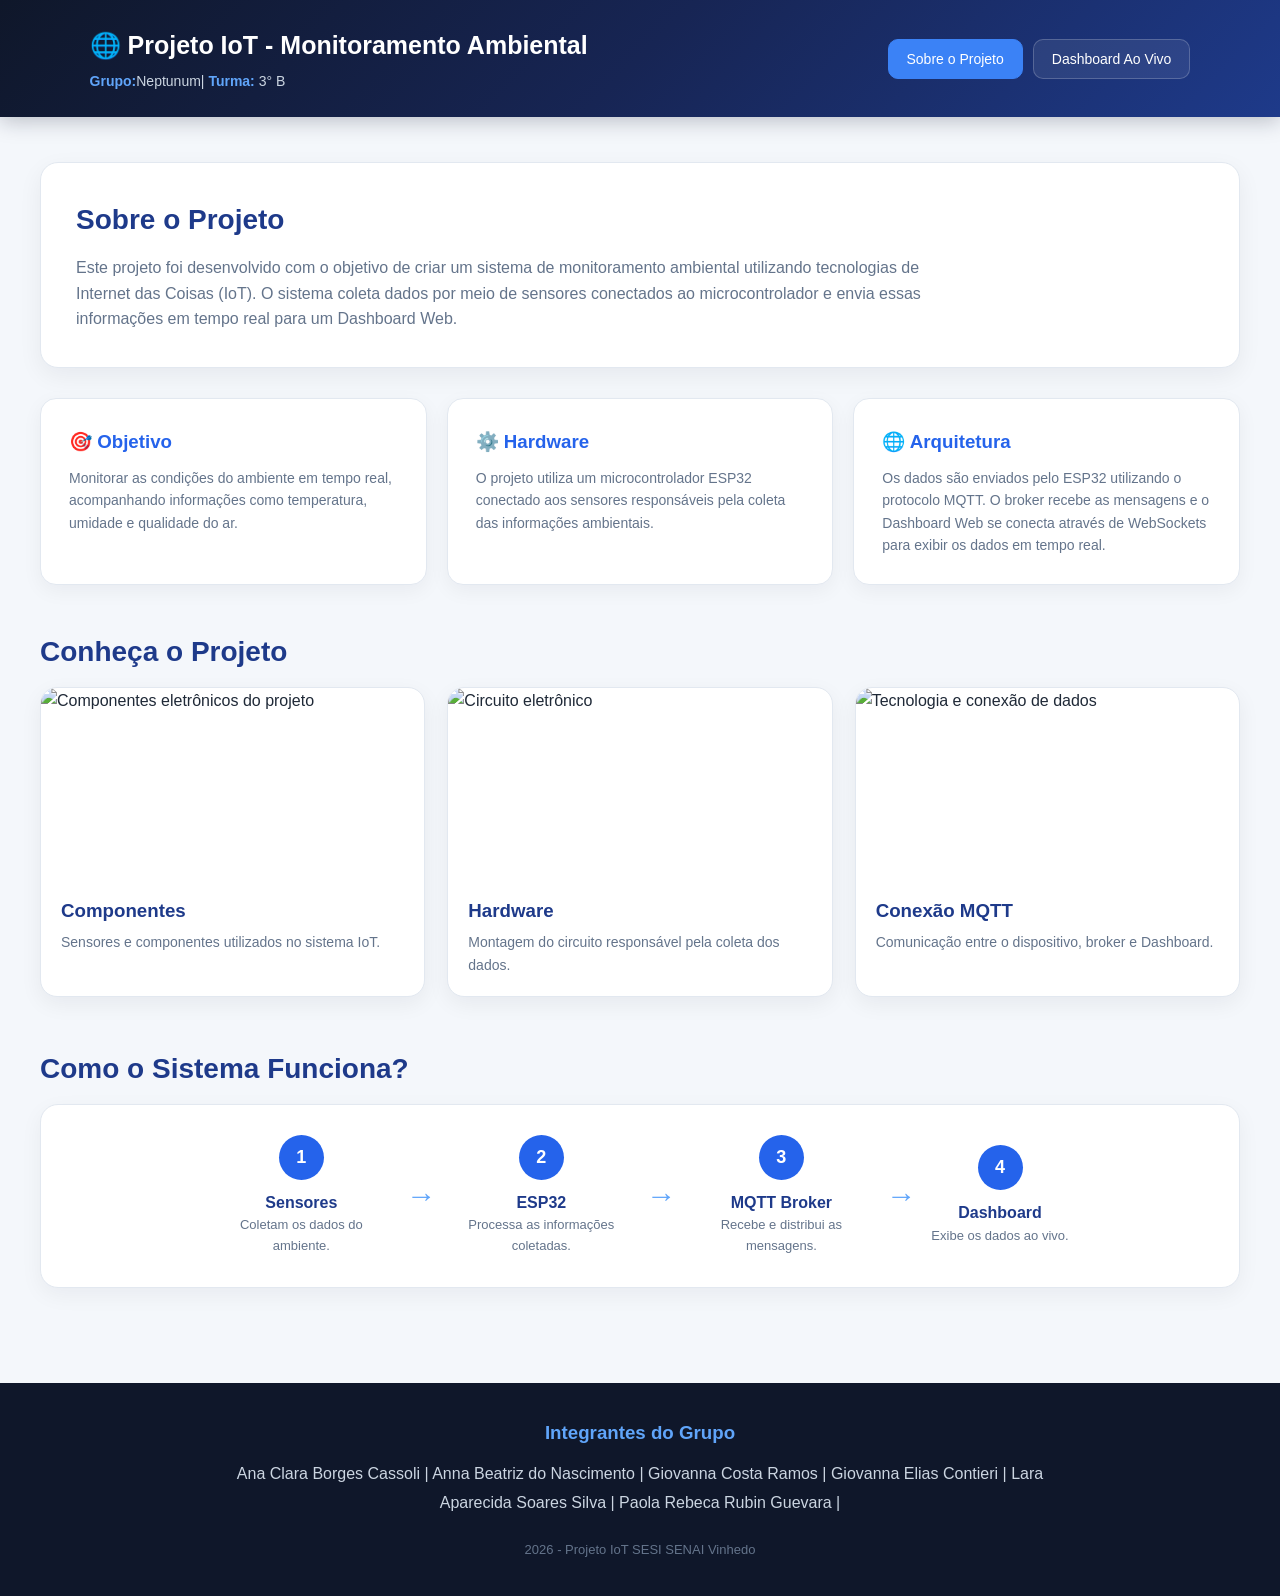
==== web/index.html @ a3ad1990 "Merge branch 'main' of https://github.com/anacassoli/IoT" ====
<!DOCTYPE html>

<html lang="pt-BR">
<head>
    <meta charset="UTF-8">
    <meta name="viewport" content="width=device-width, initial-scale=1.0">

    <title>Dashboard IoT | SESI SENAI</title>

    <link rel="stylesheet" href="index.css">

    <!-- Paho MQTT -->
   <script src="https://cdnjs.cloudflare.com/ajax/libs/paho-mqtt/1.0.1/mqttws31.min.js"></script>
</head>

<body>

<!-- CABEÇALHO -->
<header class="header">
    <div class="header-info">
        <h1>🌐 Projeto IoT - Monitoramento Ambiental</h1>
        <p><strong>Grupo:</strong>Neptunum| <strong>Turma:</strong> 3° B</p>
    </div>

    <nav class="menu">
        <button class="nav-button active" id="btn-sobre">
            Sobre o Projeto
        </button>

        <button class="nav-button" id="btn-dashboard">
            Dashboard Ao Vivo
        </button>
    </nav>
</header>


<main>
    <section id="sobre" class="pagina ativa">

        <section class="apresentacao">
            <h2>Sobre o Projeto</h2>

            <p>
                Este projeto foi desenvolvido com o objetivo de criar um
                sistema de monitoramento ambiental utilizando tecnologias
                de Internet das Coisas (IoT). O sistema coleta dados por
                meio de sensores conectados ao microcontrolador e envia
                essas informações em tempo real para um Dashboard Web.
            </p>
        </section>


        <section class="cards-sobre">

            <article class="card-sobre">
                <h3>🎯 Objetivo</h3>

                <p>
                    Monitorar as condições do ambiente em tempo real,
                    acompanhando informações como temperatura, umidade e
                    qualidade do ar.
                </p>
            </article>


            <article class="card-sobre">
                <h3>⚙️ Hardware</h3>

                <p>
                    O projeto utiliza um microcontrolador ESP32 conectado
                    aos sensores responsáveis pela coleta das informações
                    ambientais.
                </p>
            </article>


            <article class="card-sobre">
                <h3>🌐 Arquitetura</h3>

                <p>
                    Os dados são enviados pelo ESP32 utilizando o protocolo
                    MQTT. O broker recebe as mensagens e o Dashboard Web
                    se conecta através de WebSockets para exibir os dados
                    em tempo real.
                </p>
            </article>

        </section>


        <section class="galeria">

            <h2>Conheça o Projeto</h2>

            <div class="imagens-projeto">

                <article class="imagem-card">
                    <img
                        src="https://upload.wikimedia.org/wikipedia/commons/e/ea/Componentes.JPG?utm_source=pt.wikipedia.org&utm_campaign=index&utm_content=original=10"
                        alt="Componentes eletrônicos do projeto"
                    >

                    <h3>Componentes</h3>
                    <p>
                        Sensores e componentes utilizados no sistema IoT.
                    </p>
                </article>


                <article class="imagem-card">
                    <img
                        src="https://encrypted-tbn0.gstatic.com/images?q=tbn:ANd9GcSqHUXSkiRLk1AakVedm8H1utIhvSmFDZgMwrLAmb1E-eg3C9eMaqaWuiUC&s=10"
                        alt="Circuito eletrônico"
                    >

                    <h3>Hardware</h3>
                    <p>
                        Montagem do circuito responsável pela coleta dos dados.
                    </p>
                </article>


                <article class="imagem-card">
                    <img
                        src="https://www.hitecnologia.com.br/wp-content/uploads/2021/03/Protocolo-MQTT.jpg"
                        alt="Tecnologia e conexão de dados"
                    >

                    <h3>Conexão MQTT</h3>
                    <p>
                        Comunicação entre o dispositivo, broker e Dashboard.
                    </p>
                </article>

            </div>

        </section>


        <section class="arquitetura">
            <h2>Como o Sistema Funciona?</h2>

            <div class="fluxo">

                <div class="fluxo-item">
                    <span>1</span>
                    <h3>Sensores</h3>
                    <p>Coletam os dados do ambiente.</p>
                </div>

                <div class="seta">→</div>

                <div class="fluxo-item">
                    <span>2</span>
                    <h3>ESP32</h3>
                    <p>Processa as informações coletadas.</p>
                </div>

                <div class="seta">→</div>

                <div class="fluxo-item">
                    <span>3</span>
                    <h3>MQTT Broker</h3>
                    <p>Recebe e distribui as mensagens.</p>
                </div>

                <div class="seta">→</div>

                <div class="fluxo-item">
                    <span>4</span>
                    <h3>Dashboard</h3>
                    <p>Exibe os dados ao vivo.</p>
                </div>

            </div>

        </section>

    </section>


    <section id="dashboard" class="pagina">

        <section class="dashboard-topo">

            <div>
                <h2>Dashboard Ao Vivo</h2>
                <p>
                    Acompanhe os dados enviados pelo dispositivo em tempo real.
                </p>
            </div>


            <div class="status-container">
                <span class="status-label">Status MQTT:</span>

                <div id="status-conexao" class="status desconectado">
                    <span class="bolinha"></span>
                    Desconectado
                </div>
            </div>

        </section>


        <section class="dashboard-cards">

            <!-- TEMPERATURA -->
            <article class="card-dado temperatura">

                <div class="icone">🌡️</div>

                <h3>Temperatura</h3>

                <div class="valor">
                    <span id="temperatura">--</span>
                    <small>°C</small>
                </div>

                <p>Temperatura atual do ambiente</p>

            </article>


            <!-- UMIDADE -->
            <article class="card-dado umidade">

                <div class="icone">💧</div>

                <h3>Umidade</h3>

                <div class="valor">
                    <span id="umidade">--</span>
                    <small>%</small>
                </div>

                <p>Umidade atual do ambiente</p>

            </article>


            <!-- QUALIDADE DO AR -->
            <article class="card-dado ar">

                <div class="icone">💨</div>

                <h3>Qualidade do Ar</h3>

                <div class="valor">
                    <span id="qualidade-ar">--</span>
                </div>

                <p id="descricao-ar">
                    Aguardando dados do sensor
                </p>

            </article>

        </section>


        <section class="senha-section">

            <h3>🔐 Configuração do Grupo</h3>

            <p>
                Digite a senha fornecida pelo professor para o seu grupo.
                A senha será salva no navegador utilizando localStorage.
            </p>

            <div class="senha-container">

                <input
                    type="password"
                    id="senha-grupo"
                    placeholder="Digite a senha do grupo"
                >

                <button id="salvar-senha">
                    Salvar Senha
                </button>

            </div>

            <p id="mensagem-senha"></p>

        </section>


        <section class="ultima-atualizacao">

            <p>
                Última atualização:
                <strong id="ultima-atualizacao">Aguardando dados...</strong>
            </p>

        </section>


        <!-- BANNER -->
        <div class="banner-iot">
            Projeto IOT SESI SENAI Vinhedo Grupo Neptunum
        </div>

    </section>

</main>


<!-- RODAPÉ -->
<footer class="footer">

    <h3>Integrantes do Grupo</h3>

    <p>
        Ana Clara Borges Cassoli |
        Anna Beatriz do Nascimento |
        Giovanna Costa Ramos |
        Giovanna Elias Contieri |
        Lara Aparecida Soares Silva |
        Paola Rebeca Rubin Guevara |
    </p>

    <p class="copyright">
    2026 - Projeto IoT SESI SENAI Vinhedo
    </p>

</footer>


<!-- JavaScript -->
<!-- JavaScript -->
<script src="https://cdnjs.cloudflare.com/ajax/libs/paho-mqtt/1.0.1/mqttws31.min.js"></script>
<script src="index.js"></script>

</body>
</html>
---- web/index.css ----
/* ================================
   RESET
================================ */

* {
    margin: 0;
    padding: 0;
    box-sizing: border-box;
}

body {
    font-family: "Segoe UI", Arial, sans-serif;
    background: #f4f7fb;
    color: #1f2937;
    line-height: 1.6;
}

/* ================================
   CABEÇALHO
================================ */

.header {
    background: linear-gradient(135deg, #0f172a, #172554, #1e3a8a);
    color: white;
    padding: 25px 7%;
    display: flex;
    align-items: center;
    justify-content: space-between;
    gap: 30px;
    box-shadow: 0 4px 20px rgba(15, 23, 42, 0.25);
}

.header-info h1 {
    font-size: 25px;
    margin-bottom: 5px;
}

.header-info p {
    color: #cbd5e1;
    font-size: 14px;
}

.header-info strong {
    color: #60a5fa;
}

.menu {
    display: flex;
    gap: 10px;
}

.nav-button {
    border: 1px solid rgba(255,255,255,0.2);
    background: rgba(255,255,255,0.08);
    color: white;
    padding: 11px 18px;
    border-radius: 10px;
    cursor: pointer;
    font-size: 14px;
    transition: 0.3s;
}

.nav-button:hover {
    background: rgba(255,255,255,0.18);
    transform: translateY(-2px);
}

.nav-button.active {
    background: #3b82f6;
    border-color: #3b82f6;
}

/* ================================
   PÁGINAS
================================ */

.pagina {
    display: none;
    max-width: 1250px;
    margin: auto;
    padding: 45px 25px;
}

.pagina.ativa {
    display: block;
}

/* ================================
   APRESENTAÇÃO
================================ */

.apresentacao {
    background: white;
    padding: 35px;
    border-radius: 18px;
    margin-bottom: 30px;
    border: 1px solid #e2e8f0;
    box-shadow: 0 8px 25px rgba(15, 23, 42, 0.06);
}

.apresentacao h2,
.galeria h2,
.arquitetura h2 {
    color: #1e3a8a;
    font-size: 28px;
    margin-bottom: 12px;
}

.apresentacao p {
    color: #64748b;
    max-width: 900px;
}

/* ================================
   CARDS SOBRE
================================ */

.cards-sobre {
    display: grid;
    grid-template-columns: repeat(3, 1fr);
    gap: 20px;
    margin-bottom: 45px;
}

.card-sobre {
    background: white;
    padding: 28px;
    border-radius: 16px;
    border: 1px solid #e2e8f0;
    transition: 0.3s;
    box-shadow: 0 6px 20px rgba(15, 23, 42, 0.05);
}

.card-sobre:hover {
    transform: translateY(-6px);
    box-shadow: 0 12px 30px rgba(30, 58, 138, 0.12);
}

.card-sobre h3 {
    color: #2563eb;
    margin-bottom: 10px;
}

.card-sobre p {
    color: #64748b;
    font-size: 14px;
}

/* ================================
   GALERIA
================================ */

.galeria {
    margin-bottom: 50px;
}

.imagens-projeto {
    display: grid;
    grid-template-columns: repeat(3, 1fr);
    gap: 22px;
}

.imagem-card {
    background: white;
    border-radius: 17px;
    overflow: hidden;
    border: 1px solid #e2e8f0;
    box-shadow: 0 7px 22px rgba(15, 23, 42, 0.06);
    transition: 0.3s;
}

.imagem-card:hover {
    transform: translateY(-5px);
}

.imagem-card img {
    width: 100%;
    height: 190px;
    object-fit: cover;
    display: block;
}

.imagem-card h3 {
    color: #1e3a8a;
    padding: 18px 20px 5px;
}

.imagem-card p {
    color: #64748b;
    padding: 0 20px 20px;
    font-size: 14px;
}

/* ================================
   FLUXO
================================ */

.arquitetura {
    margin-bottom: 30px;
}

.fluxo {
    background: white;
    border: 1px solid #e2e8f0;
    border-radius: 18px;
    padding: 30px;
    display: flex;
    align-items: center;
    justify-content: center;
    gap: 15px;
    box-shadow: 0 7px 22px rgba(15, 23, 42, 0.05);
}

.fluxo-item {
    text-align: center;
    max-width: 180px;
}

.fluxo-item span {
    width: 45px;
    height: 45px;
    display: flex;
    align-items: center;
    justify-content: center;
    margin: auto auto 10px;
    border-radius: 50%;
    background: #2563eb;
    color: white;
    font-weight: bold;
    font-size: 18px;
}

.fluxo-item h3 {
    color: #1e3a8a;
    font-size: 16px;
}

.fluxo-item p {
    color: #64748b;
    font-size: 13px;
}

.seta {
    font-size: 30px;
    color: #60a5fa;
    font-weight: bold;
}

/* ================================
   DASHBOARD
================================ */

.dashboard-topo {
    background: white;
    padding: 30px;
    border-radius: 18px;
    border: 1px solid #e2e8f0;
    display: flex;
    justify-content: space-between;
    align-items: center;
    margin-bottom: 25px;
    box-shadow: 0 7px 22px rgba(15, 23, 42, 0.05);
}

.dashboard-topo h2 {
    color: #1e3a8a;
    font-size: 28px;
}

.dashboard-topo p {
    color: #64748b;
}

.status-container {
    text-align: right;
}

.status-label {
    display: block;
    color: #64748b;
    font-size: 12px;
    margin-bottom: 5px;
}

.status {
    display: inline-flex;
    align-items: center;
    gap: 8px;
    padding: 8px 13px;
    border-radius: 20px;
    font-size: 13px;
    font-weight: 600;
}

.status.desconectado {
    background: #fee2e2;
    color: #b91c1c;
}

.status.conectado {
    background: #dcfce7;
    color: #15803d;
}

.bolinha {
    width: 9px;
    height: 9px;
    border-radius: 50%;
    background: currentColor;
}

/* ================================
   CARDS DOS DADOS
================================ */

.dashboard-cards {
    display: grid;
    grid-template-columns: repeat(3, 1fr);
    gap: 22px;
    margin-bottom: 30px;
}

.card-dado {
    background: white;
    padding: 30px;
    border-radius: 18px;
    border: 1px solid #e2e8f0;
    box-shadow: 0 8px 25px rgba(15, 23, 42, 0.06);
    transition: 0.3s;
    position: relative;
    overflow: hidden;
}

.card-dado::before {
    content: "";
    position: absolute;
    left: 0;
    top: 0;
    width: 100%;
    height: 4px;
    background: #3b82f6;
}

.card-dado:hover {
    transform: translateY(-5px);
    box-shadow: 0 14px 30px rgba(15, 23, 42, 0.1);
}

.card-dado .icone {
    font-size: 35px;
    margin-bottom: 10px;
}

.card-dado h3 {
    color: #334155;
    font-size: 17px;
}

.valor {
    margin: 10px 0;
    font-size: 42px;
    font-weight: 700;
    color: #1e3a8a;
}

.valor small {
    font-size: 18px;
    color: #64748b;
}

.card-dado p {
    color: #94a3b8;
    font-size: 13px;
}

/* ================================
   CORES DOS CARDS
================================ */

.temperatura::before {
    background: #f97316;
}

.temperatura .valor {
    color: #ea580c;
}

.umidade::before {
    background: #06b6d4;
}

.umidade .valor {
    color: #0891b2;
}

.ar::before {
    background: #22c55e;
}

.ar .valor {
    color: #16a34a;
}

/* ================================
   SENHA
================================ */

.senha-section {
    background: white;
    padding: 28px;
    border-radius: 18px;
    border: 1px solid #e2e8f0;
    box-shadow: 0 7px 22px rgba(15, 23, 42, 0.05);
    margin-bottom: 20px;
}

.senha-section h3 {
    color: #1e3a8a;
    margin-bottom: 8px;
}

.senha-section p {
    color: #64748b;
    font-size: 14px;
}

.senha-container {
    display: flex;
    gap: 10px;
    margin-top: 18px;
}

.senha-container input {
    flex: 1;
    padding: 13px 15px;
    border: 1px solid #cbd5e1;
    border-radius: 10px;
    outline: none;
    font-size: 14px;
    transition: 0.3s;
}

.senha-container input:focus {
    border-color: #3b82f6;
    box-shadow: 0 0 0 3px rgba(59, 130, 246, 0.1);
}

.senha-container button {
    border: none;
    background: #2563eb;
    color: white;
    padding: 13px 22px;
    border-radius: 10px;
    cursor: pointer;
    font-weight: 600;
    transition: 0.3s;
}

.senha-container button:hover {
    background: #1d4ed8;
    transform: translateY(-2px);
}

#mensagem-senha {
    margin-top: 10px;
    font-weight: 600;
}

/* ================================
   ÚLTIMA ATUALIZAÇÃO
================================ */

.ultima-atualizacao {
    background: #eff6ff;
    border: 1px solid #bfdbfe;
    padding: 15px 20px;
    border-radius: 12px;
    color: #1e40af;
    margin-bottom: 25px;
}

/* ================================
   BANNER
================================ */

.banner-iot {
    background: linear-gradient(135deg, #1e3a8a, #2563eb);
    color: white;
    padding: 25px;
    border-radius: 16px;
    text-align: center;
    font-weight: 600;
    letter-spacing: 0.5px;
    box-shadow: 0 8px 25px rgba(37, 99, 235, 0.2);
}

/* ================================
   RODAPÉ
================================ */

.footer {
    background: #0f172a;
    color: white;
    text-align: center;
    padding: 35px 20px;
    margin-top: 20px;
}

.footer h3 {
    color: #60a5fa;
    margin-bottom: 12px;
}

.footer p {
    color: #cbd5e1;
    max-width: 850px;
    margin: auto;
    line-height: 1.8;
}

.footer .copyright {
    margin-top: 20px;
    color: #64748b;
    font-size: 13px;
}

/* ================================
   RESPONSIVIDADE
================================ */

@media (max-width: 900px) {

    .header {
        flex-direction: column;
        text-align: center;
    }

    .cards-sobre,
    .imagens-projeto,
    .dashboard-cards {
        grid-template-columns: 1fr;
    }

    .fluxo {
        flex-direction: column;
    }

    .seta {
        transform: rotate(90deg);
    }

    .dashboard-topo {
        flex-direction: column;
        align-items: flex-start;
        gap: 20px;
    }

    .status-container {
        text-align: left;
    }
}

@media (max-width: 600px) {

    .header {
        padding: 20px 15px;
    }

    .header-info h1 {
        font-size: 20px;
    }

    .menu {
        width: 100%;
        flex-direction: column;
    }

    .nav-button {
        width: 100%;
    }

    .pagina {
        padding: 25px 15px;
    }

    .apresentacao,
    .card-sobre,
    .card-dado,
    .senha-section {
        padding: 22px;
    }

    .senha-container {
        flex-direction: column;
    }

    .senha-container button {
        width: 100%;
    }

    .valor {
        font-size: 35px;
    }
}
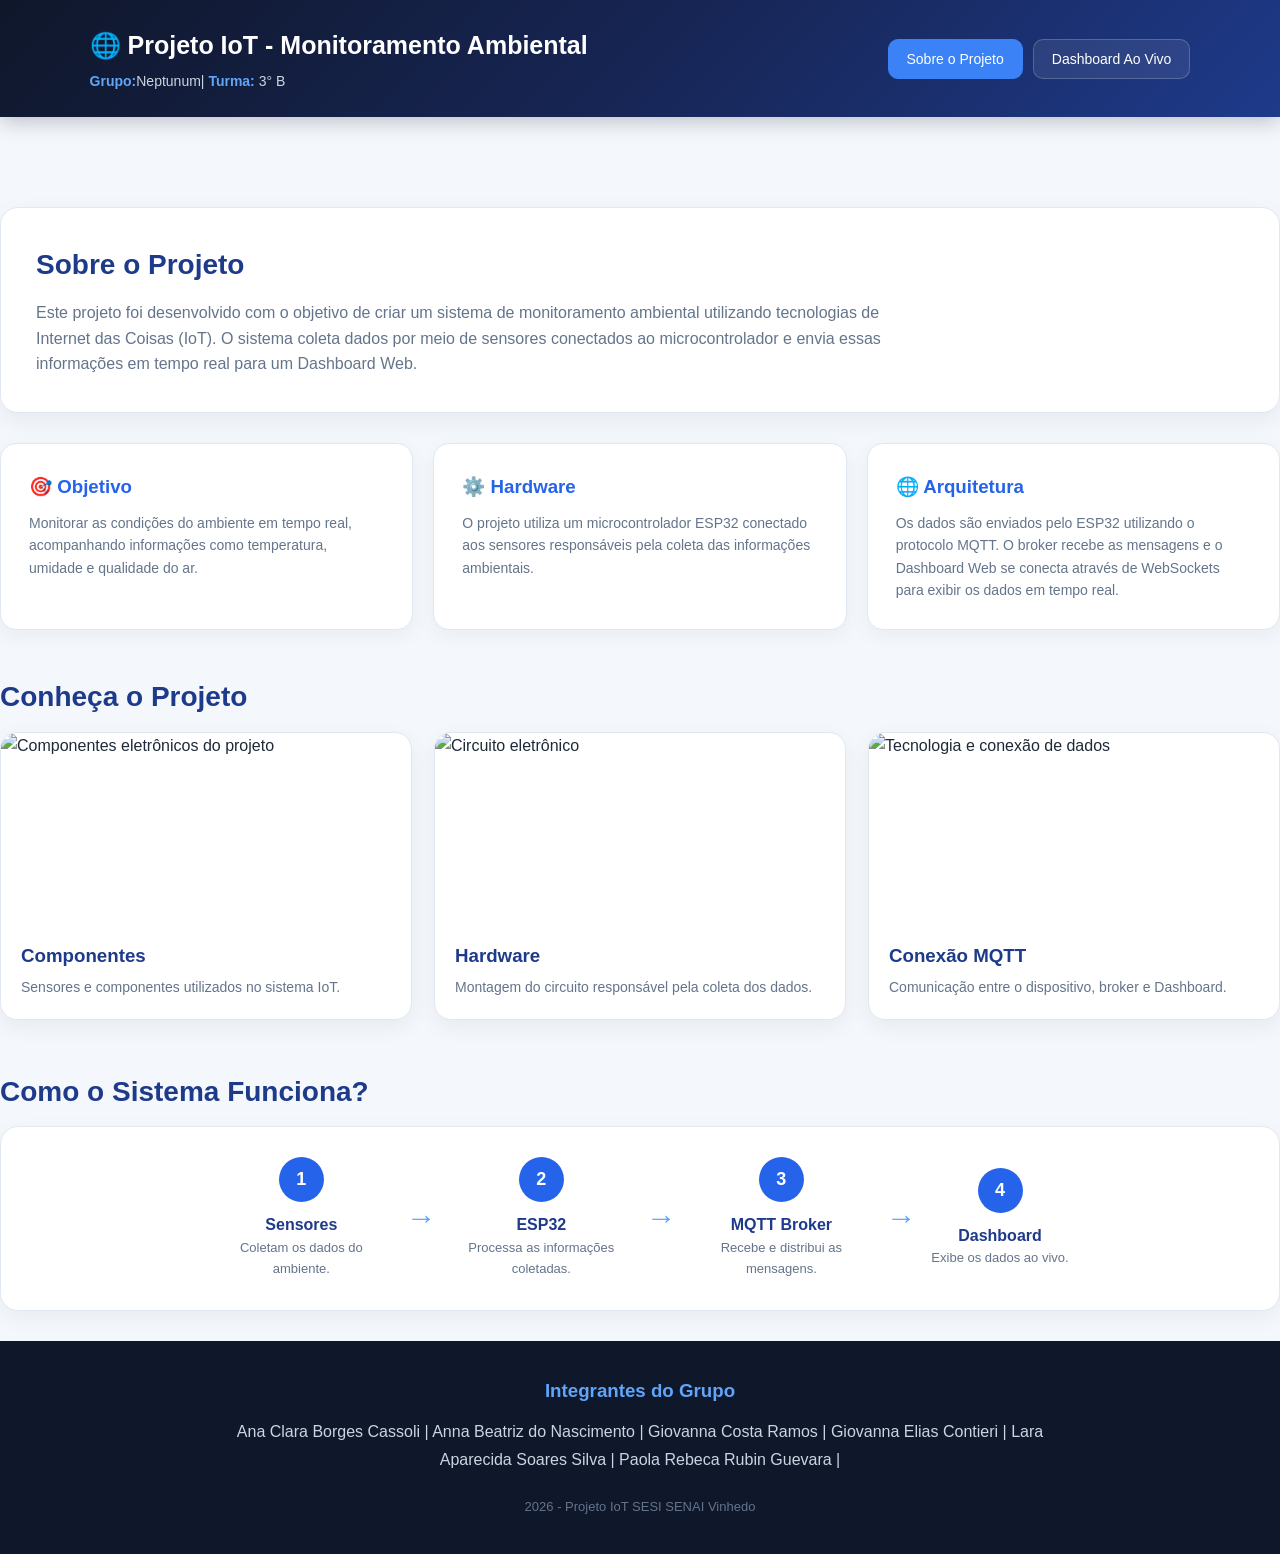
==== commit c2364aca: "aninha" ====
--- a/web/index.html
+++ b/web/index.html
@@ -36,6 +36,8 @@
 
 <main>
     <section id="sobre" class="pagina ativa">
+        
+    </section>
 
         <section class="apresentacao">
             <h2>Sobre o Projeto</h2>
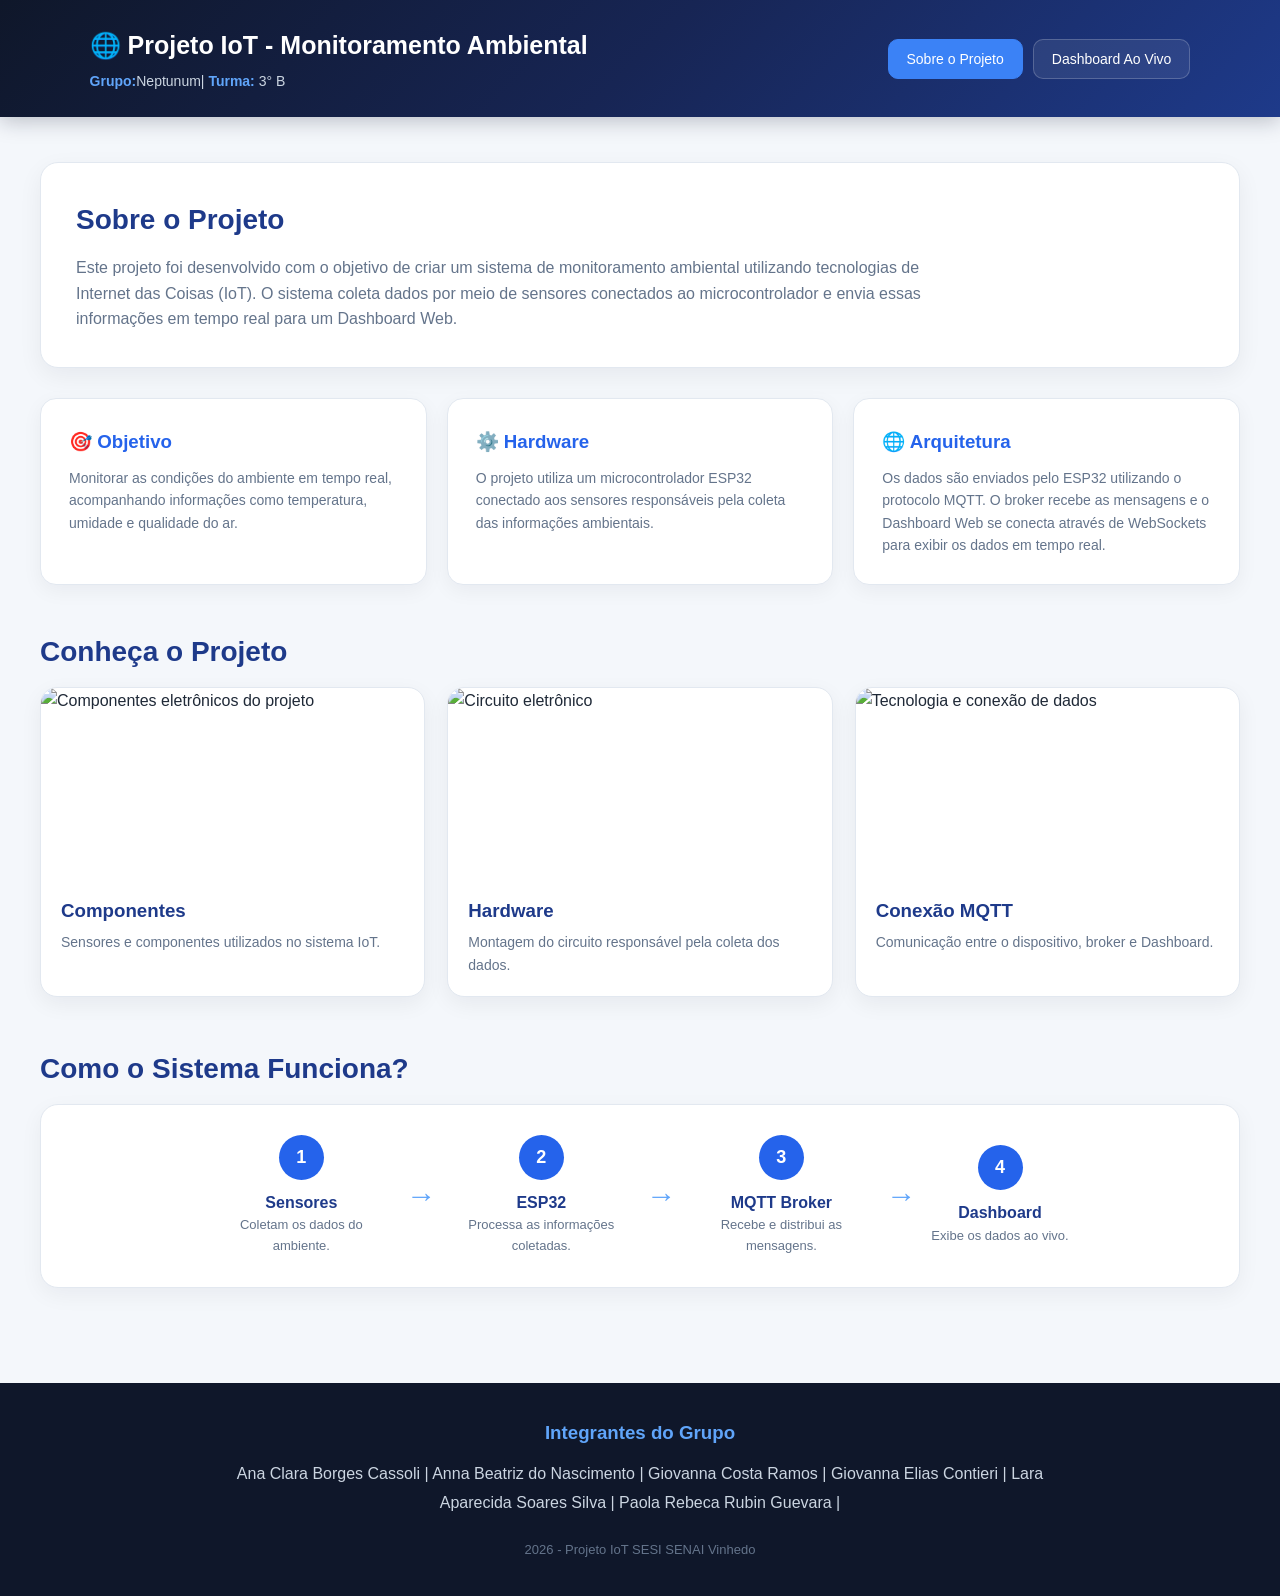
==== commit 377f896c: "index" ====
--- a/web/index.html
+++ b/web/index.html
@@ -37,7 +37,6 @@
 <main>
     <section id="sobre" class="pagina ativa">
         
-    </section>
 
         <section class="apresentacao">
             <h2>Sobre o Projeto</h2>
@@ -331,7 +330,6 @@
 
 
 <!-- JavaScript -->
-<!-- JavaScript -->
 <script src="https://cdnjs.cloudflare.com/ajax/libs/paho-mqtt/1.0.1/mqttws31.min.js"></script>
 <script src="index.js"></script>
 
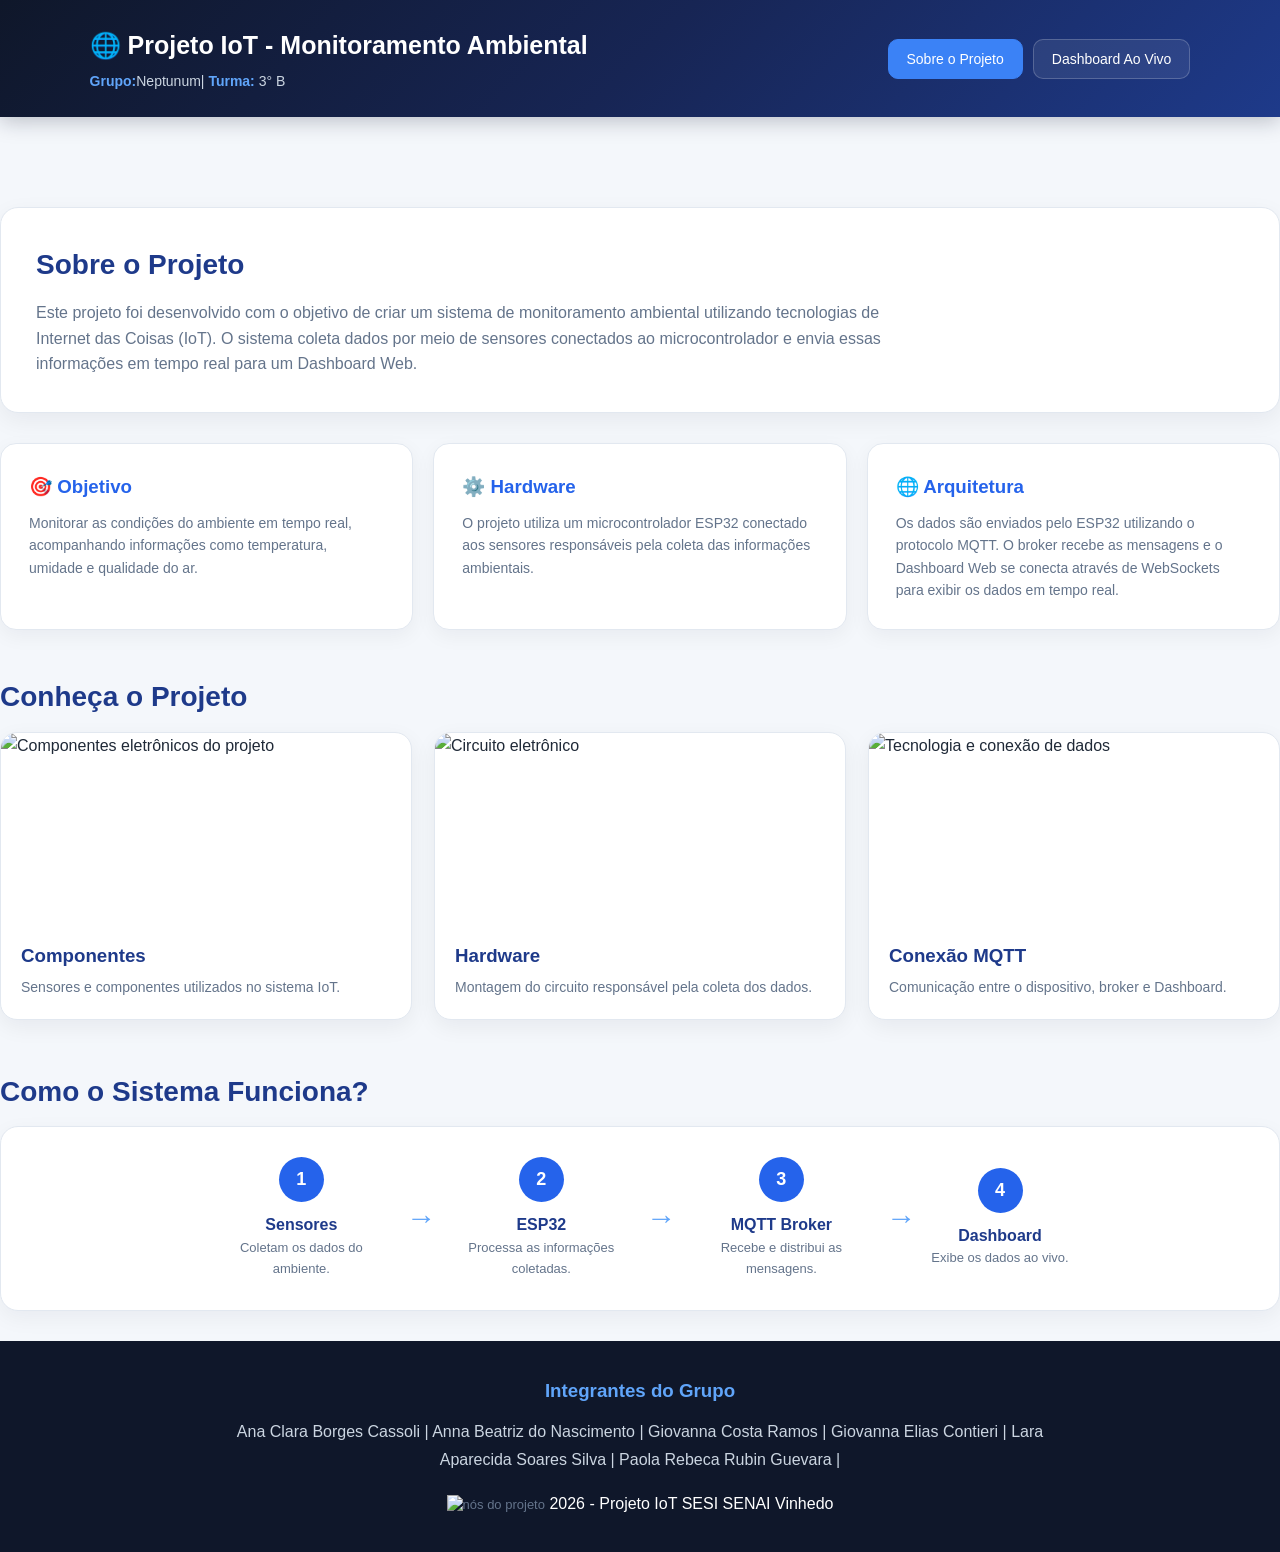
==== commit 5ec07df0: "anninha" ====
--- a/web/index.html
+++ b/web/index.html
@@ -36,7 +36,8 @@
 
 <main>
     <section id="sobre" class="pagina ativa">
-        
+
+    </section>
 
         <section class="apresentacao">
             <h2>Sobre o Projeto</h2>
@@ -321,6 +322,9 @@
         Lara Aparecida Soares Silva |
         Paola Rebeca Rubin Guevara |
     </p>
+     <img
+ src="blob:https://web.whatsapp.com/edd78bbd-5d9c-4a42-b69b-b4646a3b11ab"
+  alt="nós do projeto"
 
     <p class="copyright">
     2026 - Projeto IoT SESI SENAI Vinhedo
@@ -330,6 +334,7 @@
 
 
 <!-- JavaScript -->
+<!-- JavaScript -->
 <script src="https://cdnjs.cloudflare.com/ajax/libs/paho-mqtt/1.0.1/mqttws31.min.js"></script>
 <script src="index.js"></script>
 
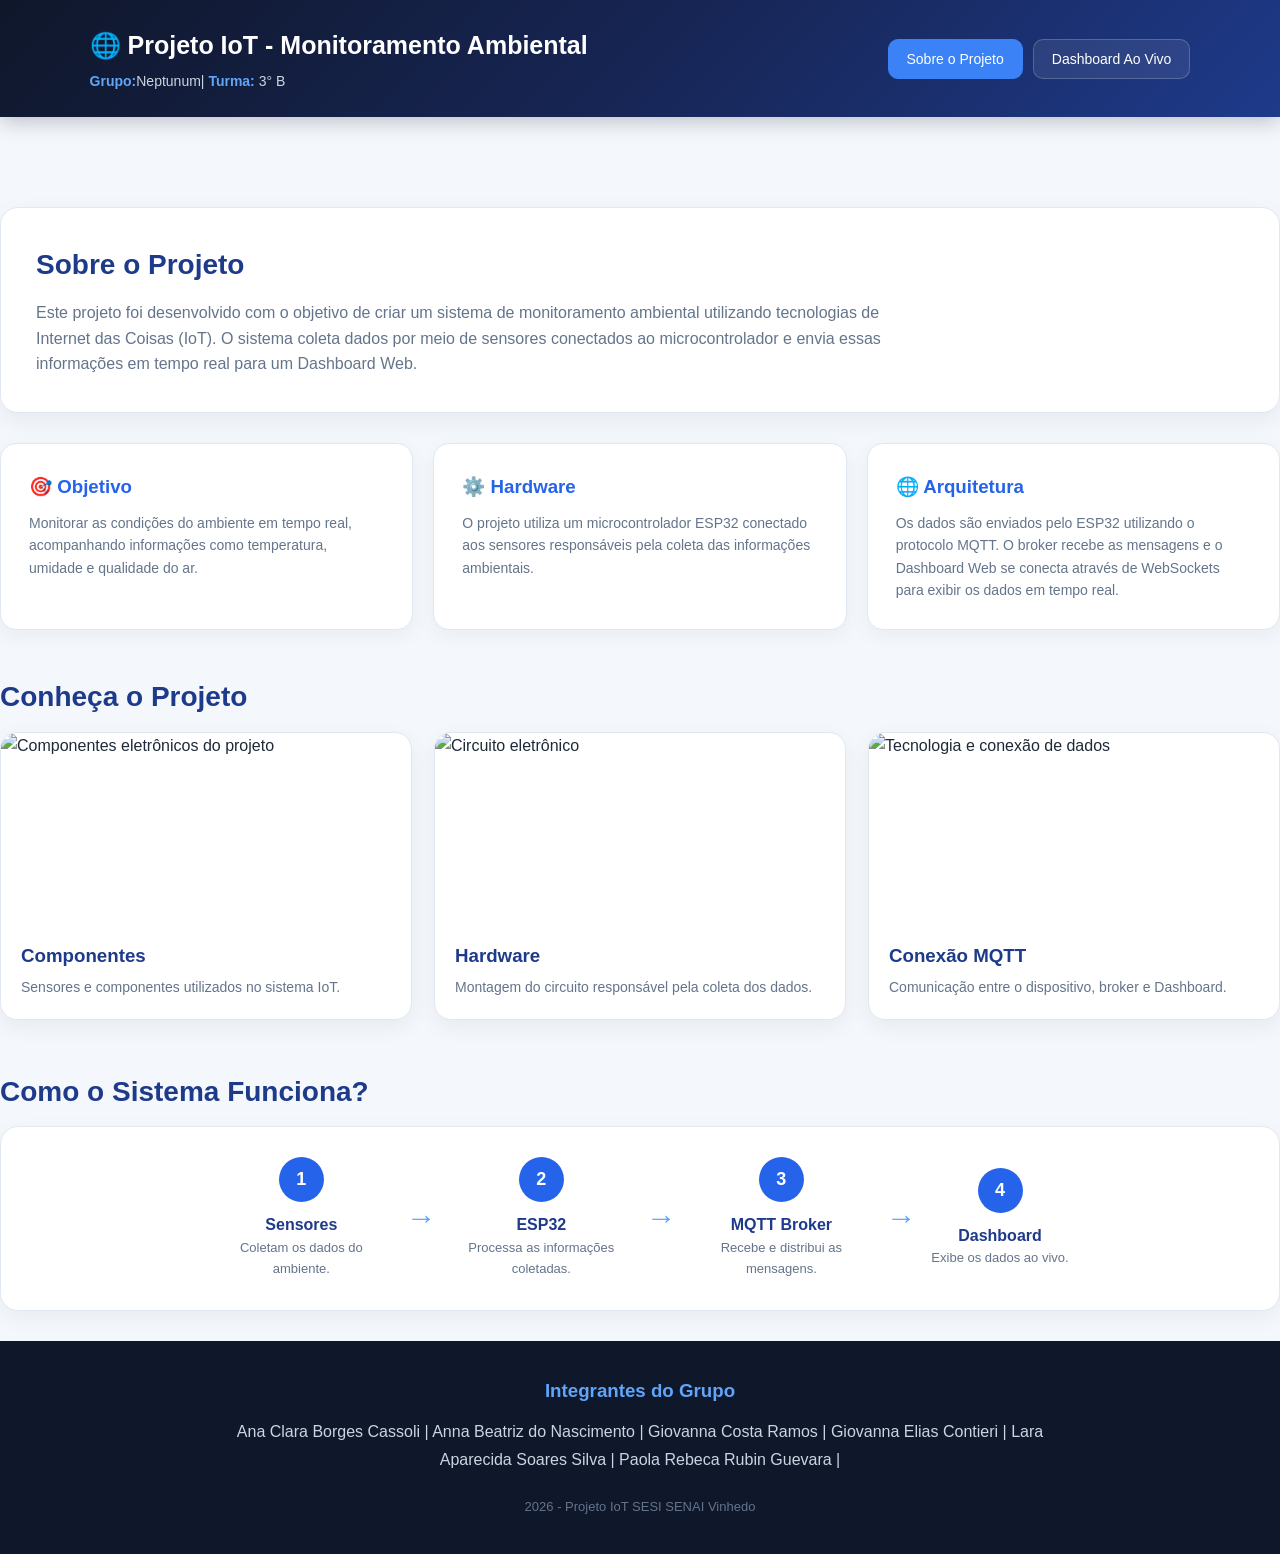
==== commit b82fc7db: "anninha" ====
--- a/web/index.html
+++ b/web/index.html
@@ -322,9 +322,6 @@
         Lara Aparecida Soares Silva |
         Paola Rebeca Rubin Guevara |
     </p>
-     <img
- src="blob:https://web.whatsapp.com/edd78bbd-5d9c-4a42-b69b-b4646a3b11ab"
-  alt="nós do projeto"
 
     <p class="copyright">
     2026 - Projeto IoT SESI SENAI Vinhedo
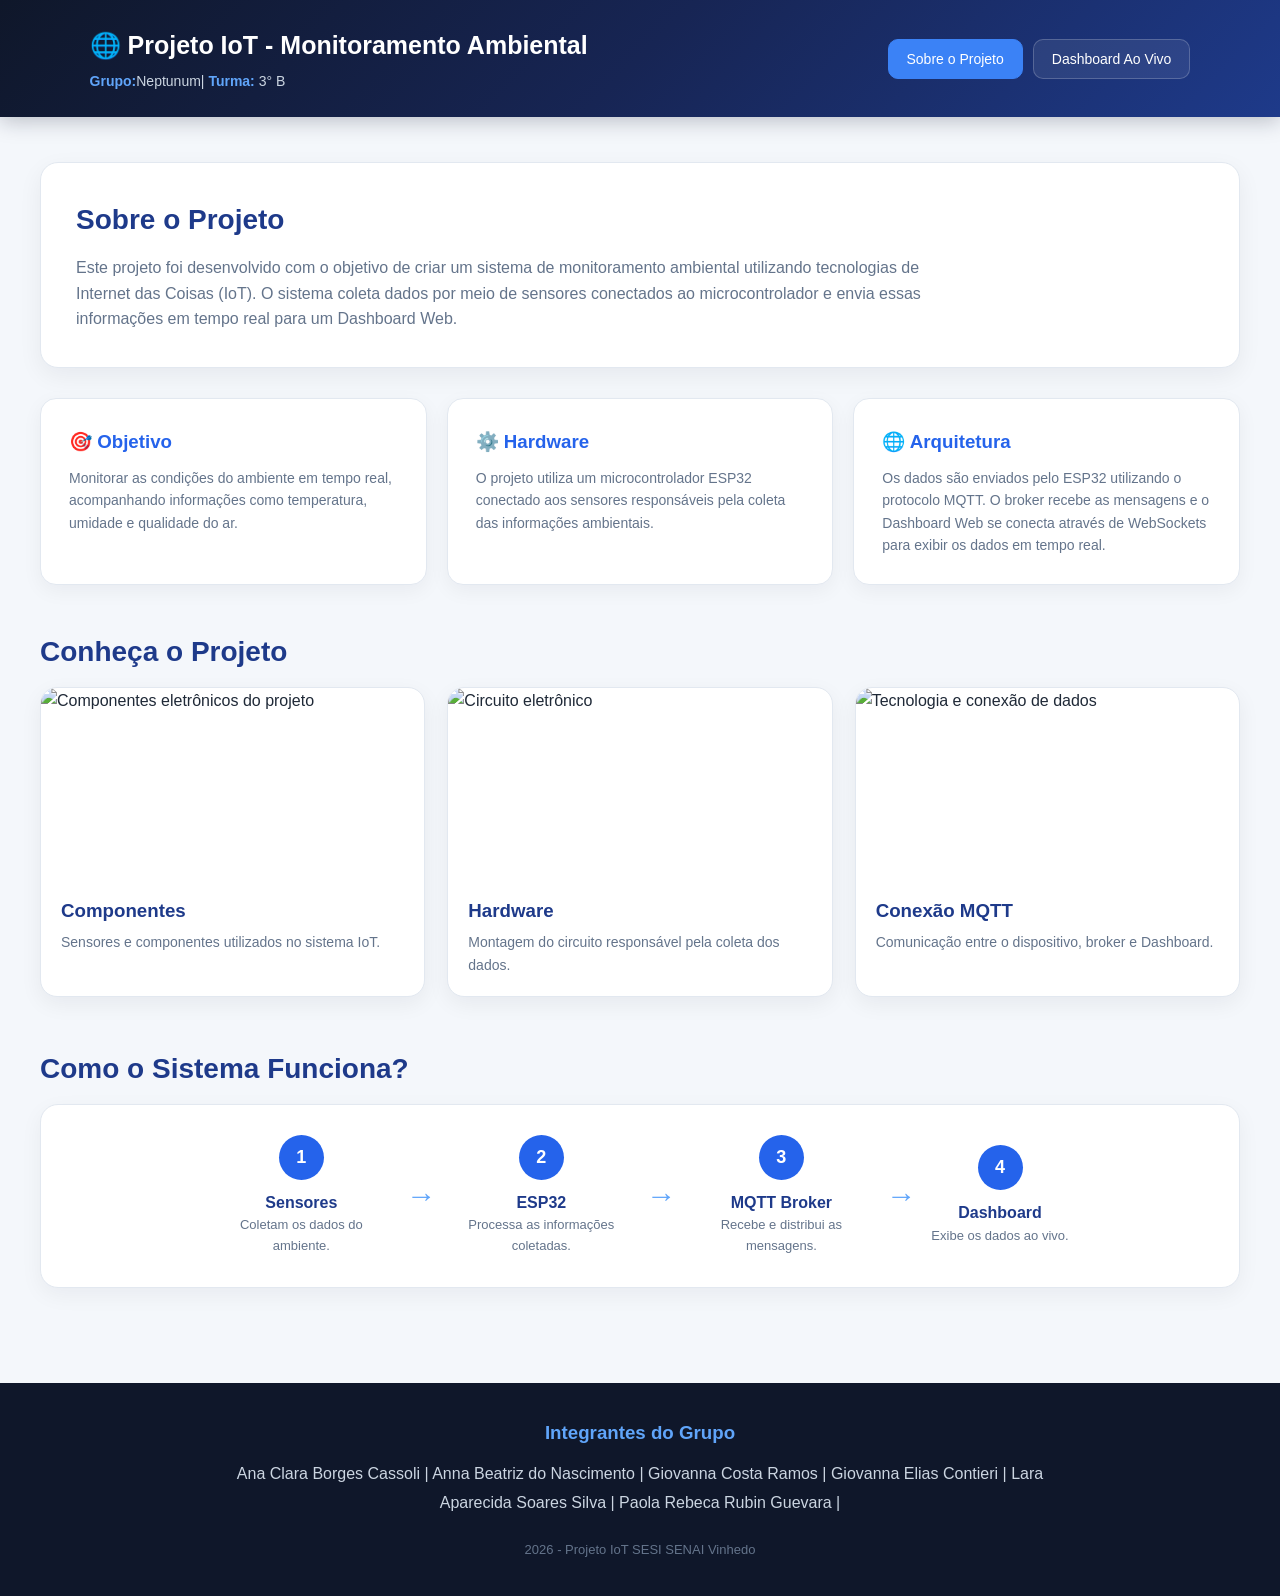
==== commit 2574840f: "arrumando" ====
--- a/web/index.html
+++ b/web/index.html
@@ -37,148 +37,129 @@
 <main>
     <section id="sobre" class="pagina ativa">
 
-    </section>
-
-        <section class="apresentacao">
-            <h2>Sobre o Projeto</h2>
-
-            <p>
-                Este projeto foi desenvolvido com o objetivo de criar um
-                sistema de monitoramento ambiental utilizando tecnologias
-                de Internet das Coisas (IoT). O sistema coleta dados por
-                meio de sensores conectados ao microcontrolador e envia
-                essas informações em tempo real para um Dashboard Web.
-            </p>
-        </section>
-
-
-        <section class="cards-sobre">
-
-            <article class="card-sobre">
-                <h3>🎯 Objetivo</h3>
-
+    <section class="apresentacao">
+        <h2>Sobre o Projeto</h2>
+        <p>
+            Este projeto foi desenvolvido com o objetivo de criar um
+            sistema de monitoramento ambiental utilizando tecnologias
+            de Internet das Coisas (IoT). O sistema coleta dados por
+            meio de sensores conectados ao microcontrolador e envia
+            essas informações em tempo real para um Dashboard Web.
+        </p>
+    </section>
+
+    <section class="cards-sobre">
+
+        <article class="card-sobre">
+            <h3>🎯 Objetivo</h3>
+            <p>
+                Monitorar as condições do ambiente em tempo real,
+                acompanhando informações como temperatura, umidade e
+                qualidade do ar.
+            </p>
+        </article>
+
+        <article class="card-sobre">
+            <h3>⚙️ Hardware</h3>
+            <p>
+                O projeto utiliza um microcontrolador ESP32 conectado
+                aos sensores responsáveis pela coleta das informações
+                ambientais.
+            </p>
+        </article>
+
+        <article class="card-sobre">
+            <h3>🌐 Arquitetura</h3>
+            <p>
+                Os dados são enviados pelo ESP32 utilizando o protocolo
+                MQTT. O broker recebe as mensagens e o Dashboard Web
+                se conecta através de WebSockets para exibir os dados
+                em tempo real.
+            </p>
+        </article>
+
+    </section>
+
+    <section class="galeria">
+        <h2>Conheça o Projeto</h2>
+
+        <div class="imagens-projeto">
+
+            <article class="imagem-card">
+                <img
+                    src="https://upload.wikimedia.org/wikipedia/commons/e/ea/Componentes.JPG?utm_source=pt.wikipedia.org&utm_campaign=index&utm_content=original=10"
+                    alt="Componentes eletrônicos do projeto"
+                >
+                <h3>Componentes</h3>
                 <p>
-                    Monitorar as condições do ambiente em tempo real,
-                    acompanhando informações como temperatura, umidade e
-                    qualidade do ar.
-                </p>
-            </article>
-
-
-            <article class="card-sobre">
-                <h3>⚙️ Hardware</h3>
-
+                    Sensores e componentes utilizados no sistema IoT.
+                </p>
+            </article>
+
+            <article class="imagem-card">
+                <img
+                    src="https://encrypted-tbn0.gstatic.com/images?q=tbn:ANd9GcSqHUXSkiRLk1AakVedm8H1utIhvSmFDZgMwrLAmb1E-eg3C9eMaqaWuiUC&s=10"
+                    alt="Circuito eletrônico"
+                >
+                <h3>Hardware</h3>
                 <p>
-                    O projeto utiliza um microcontrolador ESP32 conectado
-                    aos sensores responsáveis pela coleta das informações
-                    ambientais.
-                </p>
-            </article>
-
-
-            <article class="card-sobre">
-                <h3>🌐 Arquitetura</h3>
-
+                    Montagem do circuito responsável pela coleta dos dados.
+                </p>
+            </article>
+
+            <article class="imagem-card">
+                <img
+                    src="https://www.hitecnologia.com.br/wp-content/uploads/2021/03/Protocolo-MQTT.jpg"
+                    alt="Tecnologia e conexão de dados"
+                >
+                <h3>Conexão MQTT</h3>
                 <p>
-                    Os dados são enviados pelo ESP32 utilizando o protocolo
-                    MQTT. O broker recebe as mensagens e o Dashboard Web
-                    se conecta através de WebSockets para exibir os dados
-                    em tempo real.
-                </p>
-            </article>
-
-        </section>
-
-
-        <section class="galeria">
-
-            <h2>Conheça o Projeto</h2>
-
-            <div class="imagens-projeto">
-
-                <article class="imagem-card">
-                    <img
-                        src="https://upload.wikimedia.org/wikipedia/commons/e/ea/Componentes.JPG?utm_source=pt.wikipedia.org&utm_campaign=index&utm_content=original=10"
-                        alt="Componentes eletrônicos do projeto"
-                    >
-
-                    <h3>Componentes</h3>
-                    <p>
-                        Sensores e componentes utilizados no sistema IoT.
-                    </p>
-                </article>
-
-
-                <article class="imagem-card">
-                    <img
-                        src="https://encrypted-tbn0.gstatic.com/images?q=tbn:ANd9GcSqHUXSkiRLk1AakVedm8H1utIhvSmFDZgMwrLAmb1E-eg3C9eMaqaWuiUC&s=10"
-                        alt="Circuito eletrônico"
-                    >
-
-                    <h3>Hardware</h3>
-                    <p>
-                        Montagem do circuito responsável pela coleta dos dados.
-                    </p>
-                </article>
-
-
-                <article class="imagem-card">
-                    <img
-                        src="https://www.hitecnologia.com.br/wp-content/uploads/2021/03/Protocolo-MQTT.jpg"
-                        alt="Tecnologia e conexão de dados"
-                    >
-
-                    <h3>Conexão MQTT</h3>
-                    <p>
-                        Comunicação entre o dispositivo, broker e Dashboard.
-                    </p>
-                </article>
-
-            </div>
-
-        </section>
-
-
-        <section class="arquitetura">
-            <h2>Como o Sistema Funciona?</h2>
-
-            <div class="fluxo">
-
-                <div class="fluxo-item">
-                    <span>1</span>
-                    <h3>Sensores</h3>
-                    <p>Coletam os dados do ambiente.</p>
-                </div>
-
-                <div class="seta">→</div>
-
-                <div class="fluxo-item">
-                    <span>2</span>
-                    <h3>ESP32</h3>
-                    <p>Processa as informações coletadas.</p>
-                </div>
-
-                <div class="seta">→</div>
-
-                <div class="fluxo-item">
-                    <span>3</span>
-                    <h3>MQTT Broker</h3>
-                    <p>Recebe e distribui as mensagens.</p>
-                </div>
-
-                <div class="seta">→</div>
-
-                <div class="fluxo-item">
-                    <span>4</span>
-                    <h3>Dashboard</h3>
-                    <p>Exibe os dados ao vivo.</p>
-                </div>
-
-            </div>
-
-        </section>
-
-    </section>
+                    Comunicação entre o dispositivo, broker e Dashboard.
+                </p>
+            </article>
+
+        </div>
+    </section>
+
+    <section class="arquitetura">
+        <h2>Como o Sistema Funciona?</h2>
+
+        <div class="fluxo">
+
+            <div class="fluxo-item">
+                <span>1</span>
+                <h3>Sensores</h3>
+                <p>Coletam os dados do ambiente.</p>
+            </div>
+
+            <div class="seta">→</div>
+
+            <div class="fluxo-item">
+                <span>2</span>
+                <h3>ESP32</h3>
+                <p>Processa as informações coletadas.</p>
+            </div>
+
+            <div class="seta">→</div>
+
+            <div class="fluxo-item">
+                <span>3</span>
+                <h3>MQTT Broker</h3>
+                <p>Recebe e distribui as mensagens.</p>
+            </div>
+
+            <div class="seta">→</div>
+
+            <div class="fluxo-item">
+                <span>4</span>
+                <h3>Dashboard</h3>
+                <p>Exibe os dados ao vivo.</p>
+            </div>
+
+        </div>
+    </section>
+
+</section>
 
 
     <section id="dashboard" class="pagina">
@@ -331,7 +312,6 @@
 
 
 <!-- JavaScript -->
-<!-- JavaScript -->
 <script src="https://cdnjs.cloudflare.com/ajax/libs/paho-mqtt/1.0.1/mqttws31.min.js"></script>
 <script src="index.js"></script>
 
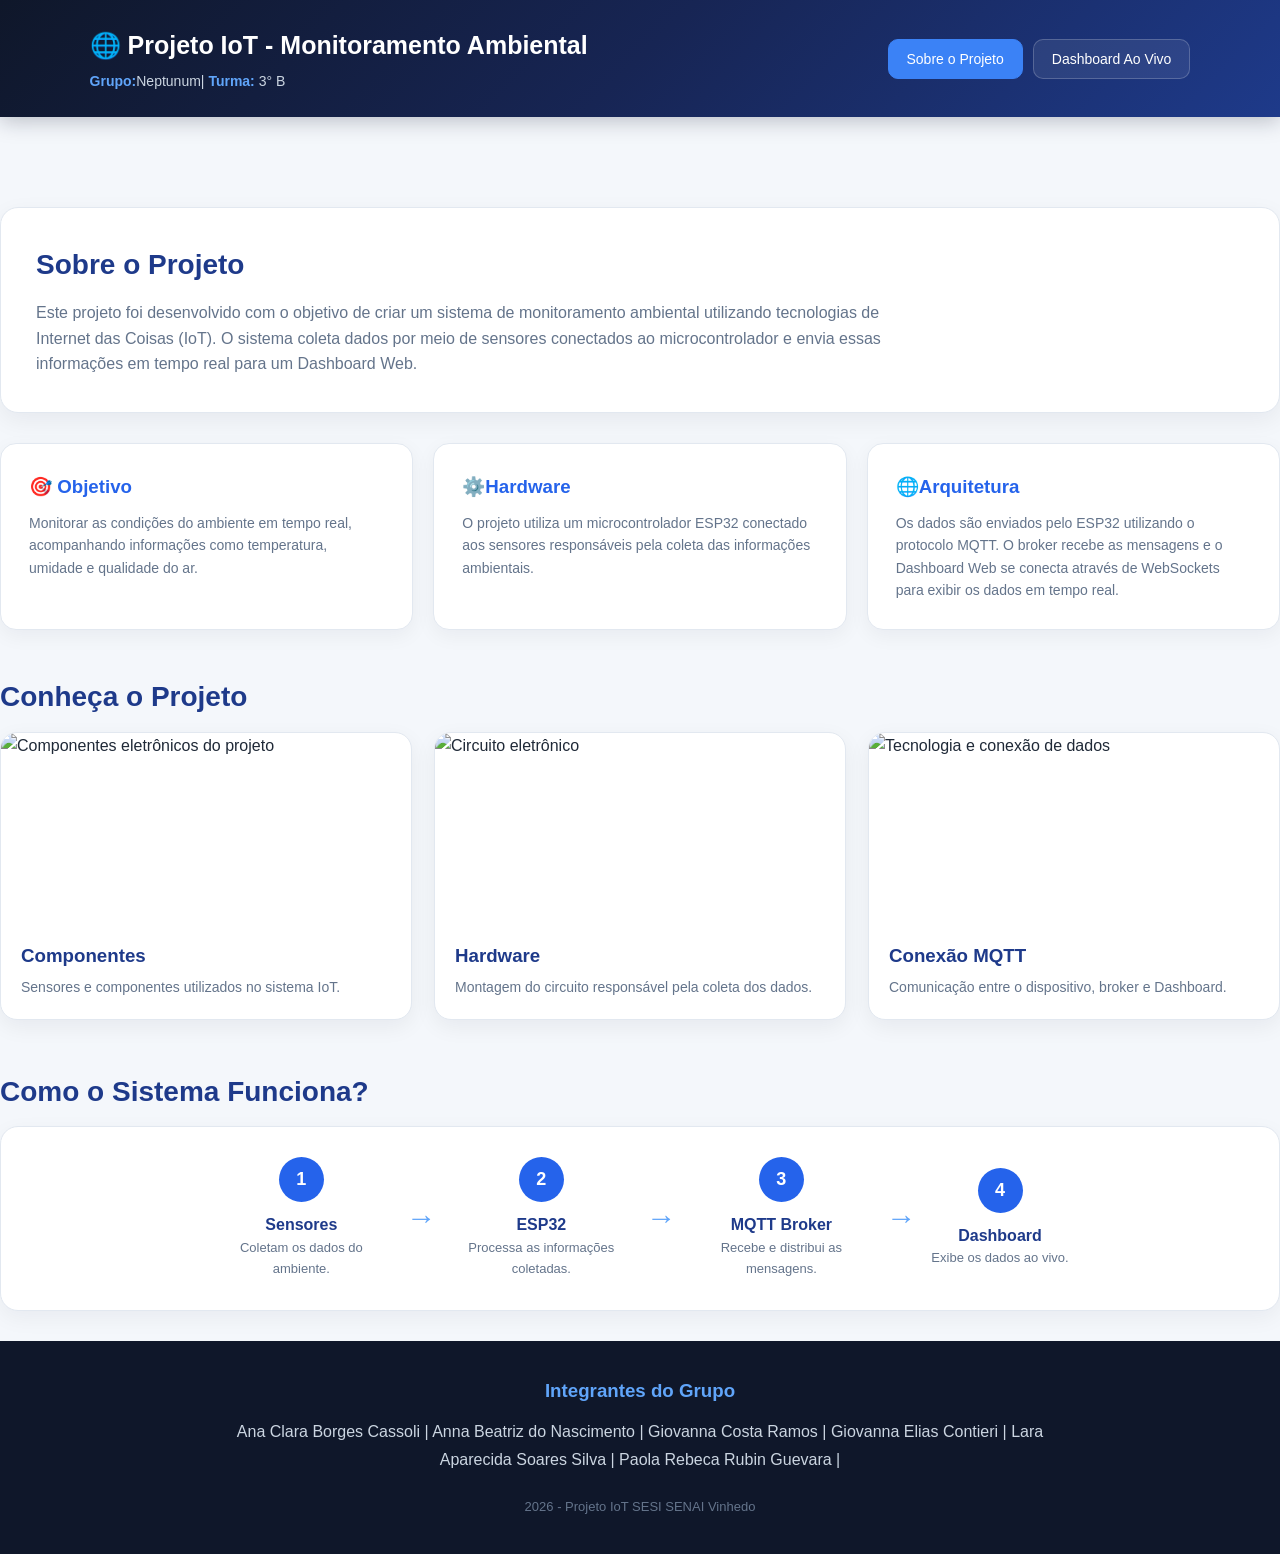
==== commit 4e5ee32a: "." ====
--- a/web/index.html
+++ b/web/index.html
@@ -5,7 +5,7 @@
     <meta charset="UTF-8">
     <meta name="viewport" content="width=device-width, initial-scale=1.0">
 
-    <title>Dashboard IoT | SESI SENAI</title>
+    <title>Dashboard IoT | SESI - SENAI</title>
 
     <link rel="stylesheet" href="index.css">
 
@@ -36,130 +36,149 @@
 
 <main>
     <section id="sobre" class="pagina ativa">
-
-    <section class="apresentacao">
-        <h2>Sobre o Projeto</h2>
-        <p>
-            Este projeto foi desenvolvido com o objetivo de criar um
-            sistema de monitoramento ambiental utilizando tecnologias
-            de Internet das Coisas (IoT). O sistema coleta dados por
-            meio de sensores conectados ao microcontrolador e envia
-            essas informações em tempo real para um Dashboard Web.
-        </p>
+        
     </section>
 
-    <section class="cards-sobre">
-
-        <article class="card-sobre">
-            <h3>🎯 Objetivo</h3>
+        <section class="apresentacao">
+            <h2>Sobre o Projeto</h2>
+
             <p>
-                Monitorar as condições do ambiente em tempo real,
-                acompanhando informações como temperatura, umidade e
-                qualidade do ar.
+                Este projeto foi desenvolvido com o objetivo de criar um
+                sistema de monitoramento ambiental utilizando tecnologias
+                de Internet das Coisas (IoT). O sistema coleta dados por
+                meio de sensores conectados ao microcontrolador e envia
+                essas informações em tempo real para um Dashboard Web.
             </p>
-        </article>
-
-        <article class="card-sobre">
-            <h3>⚙️ Hardware</h3>
-            <p>
-                O projeto utiliza um microcontrolador ESP32 conectado
-                aos sensores responsáveis pela coleta das informações
-                ambientais.
-            </p>
-        </article>
-
-        <article class="card-sobre">
-            <h3>🌐 Arquitetura</h3>
-            <p>
-                Os dados são enviados pelo ESP32 utilizando o protocolo
-                MQTT. O broker recebe as mensagens e o Dashboard Web
-                se conecta através de WebSockets para exibir os dados
-                em tempo real.
-            </p>
-        </article>
+        </section>
+
+
+        <section class="cards-sobre">
+
+            <article class="card-sobre">
+                <h3>🎯 Objetivo</h3>
+
+                <p>
+                    Monitorar as condições do ambiente em tempo real,
+                    acompanhando informações como temperatura, umidade e
+                    qualidade do ar.
+                </p>
+            </article>
+
+
+            <article class="card-sobre">
+                <h3>⚙️Hardware</h3>
+
+                <p>
+                    O projeto utiliza um microcontrolador ESP32 conectado
+                    aos sensores responsáveis pela coleta das informações
+                    ambientais.
+                </p>
+            </article>
+
+
+            <article class="card-sobre">
+                <h3>🌐Arquitetura</h3>
+
+                <p>
+                    Os dados são enviados pelo ESP32 utilizando o protocolo
+                    MQTT. O broker recebe as mensagens e o Dashboard Web
+                    se conecta através de WebSockets para exibir os dados
+                    em tempo real.
+                </p>
+            </article>
+
+        </section>
+
+
+        <section class="galeria">
+
+            <h2>Conheça o Projeto</h2>
+
+            <div class="imagens-projeto">
+
+                <article class="imagem-card">
+                    <img
+                        src="https://upload.wikimedia.org/wikipedia/commons/e/ea/Componentes.JPG?utm_source=pt.wikipedia.org&utm_campaign=index&utm_content=original=10"
+                        alt="Componentes eletrônicos do projeto"
+                    >
+
+                    <h3>Componentes</h3>
+                    <p>
+                        Sensores e componentes utilizados no sistema IoT.
+                    </p>
+                </article>
+
+
+                <article class="imagem-card">
+                    <img
+                        src="https://encrypted-tbn0.gstatic.com/images?q=tbn:ANd9GcSqHUXSkiRLk1AakVedm8H1utIhvSmFDZgMwrLAmb1E-eg3C9eMaqaWuiUC&s=10"
+                        alt="Circuito eletrônico"
+                    >
+
+                    <h3>Hardware</h3>
+                    <p>
+                        Montagem do circuito responsável pela coleta dos dados.
+                    </p>
+                </article>
+
+
+                <article class="imagem-card">
+                    <img
+                        src="https://www.hitecnologia.com.br/wp-content/uploads/2021/03/Protocolo-MQTT.jpg"
+                        alt="Tecnologia e conexão de dados"
+                    >
+
+                    <h3>Conexão MQTT</h3>
+                    <p>
+                        Comunicação entre o dispositivo, broker e Dashboard.
+                    </p>
+                </article>
+
+            </div>
+
+        </section>
+
+
+        <section class="arquitetura">
+            <h2>Como o Sistema Funciona?</h2>
+
+            <div class="fluxo">
+
+                <div class="fluxo-item">
+                    <span>1</span>
+                    <h3>Sensores</h3>
+                    <p>Coletam os dados do ambiente.</p>
+                </div>
+
+                <div class="seta">→</div>
+
+                <div class="fluxo-item">
+                    <span>2</span>
+                    <h3>ESP32</h3>
+                    <p>Processa as informações coletadas.</p>
+                </div>
+
+                <div class="seta">→</div>
+
+                <div class="fluxo-item">
+                    <span>3</span>
+                    <h3>MQTT Broker</h3>
+                    <p>Recebe e distribui as mensagens.</p>
+                </div>
+
+                <div class="seta">→</div>
+
+                <div class="fluxo-item">
+                    <span>4</span>
+                    <h3>Dashboard</h3>
+                    <p>Exibe os dados ao vivo.</p>
+                </div>
+
+            </div>
+
+        </section>
 
     </section>
-
-    <section class="galeria">
-        <h2>Conheça o Projeto</h2>
-
-        <div class="imagens-projeto">
-
-            <article class="imagem-card">
-                <img
-                    src="https://upload.wikimedia.org/wikipedia/commons/e/ea/Componentes.JPG?utm_source=pt.wikipedia.org&utm_campaign=index&utm_content=original=10"
-                    alt="Componentes eletrônicos do projeto"
-                >
-                <h3>Componentes</h3>
-                <p>
-                    Sensores e componentes utilizados no sistema IoT.
-                </p>
-            </article>
-
-            <article class="imagem-card">
-                <img
-                    src="https://encrypted-tbn0.gstatic.com/images?q=tbn:ANd9GcSqHUXSkiRLk1AakVedm8H1utIhvSmFDZgMwrLAmb1E-eg3C9eMaqaWuiUC&s=10"
-                    alt="Circuito eletrônico"
-                >
-                <h3>Hardware</h3>
-                <p>
-                    Montagem do circuito responsável pela coleta dos dados.
-                </p>
-            </article>
-
-            <article class="imagem-card">
-                <img
-                    src="https://www.hitecnologia.com.br/wp-content/uploads/2021/03/Protocolo-MQTT.jpg"
-                    alt="Tecnologia e conexão de dados"
-                >
-                <h3>Conexão MQTT</h3>
-                <p>
-                    Comunicação entre o dispositivo, broker e Dashboard.
-                </p>
-            </article>
-
-        </div>
-    </section>
-
-    <section class="arquitetura">
-        <h2>Como o Sistema Funciona?</h2>
-
-        <div class="fluxo">
-
-            <div class="fluxo-item">
-                <span>1</span>
-                <h3>Sensores</h3>
-                <p>Coletam os dados do ambiente.</p>
-            </div>
-
-            <div class="seta">→</div>
-
-            <div class="fluxo-item">
-                <span>2</span>
-                <h3>ESP32</h3>
-                <p>Processa as informações coletadas.</p>
-            </div>
-
-            <div class="seta">→</div>
-
-            <div class="fluxo-item">
-                <span>3</span>
-                <h3>MQTT Broker</h3>
-                <p>Recebe e distribui as mensagens.</p>
-            </div>
-
-            <div class="seta">→</div>
-
-            <div class="fluxo-item">
-                <span>4</span>
-                <h3>Dashboard</h3>
-                <p>Exibe os dados ao vivo.</p>
-            </div>
-
-        </div>
-    </section>
-
-</section>
 
 
     <section id="dashboard" class="pagina">
